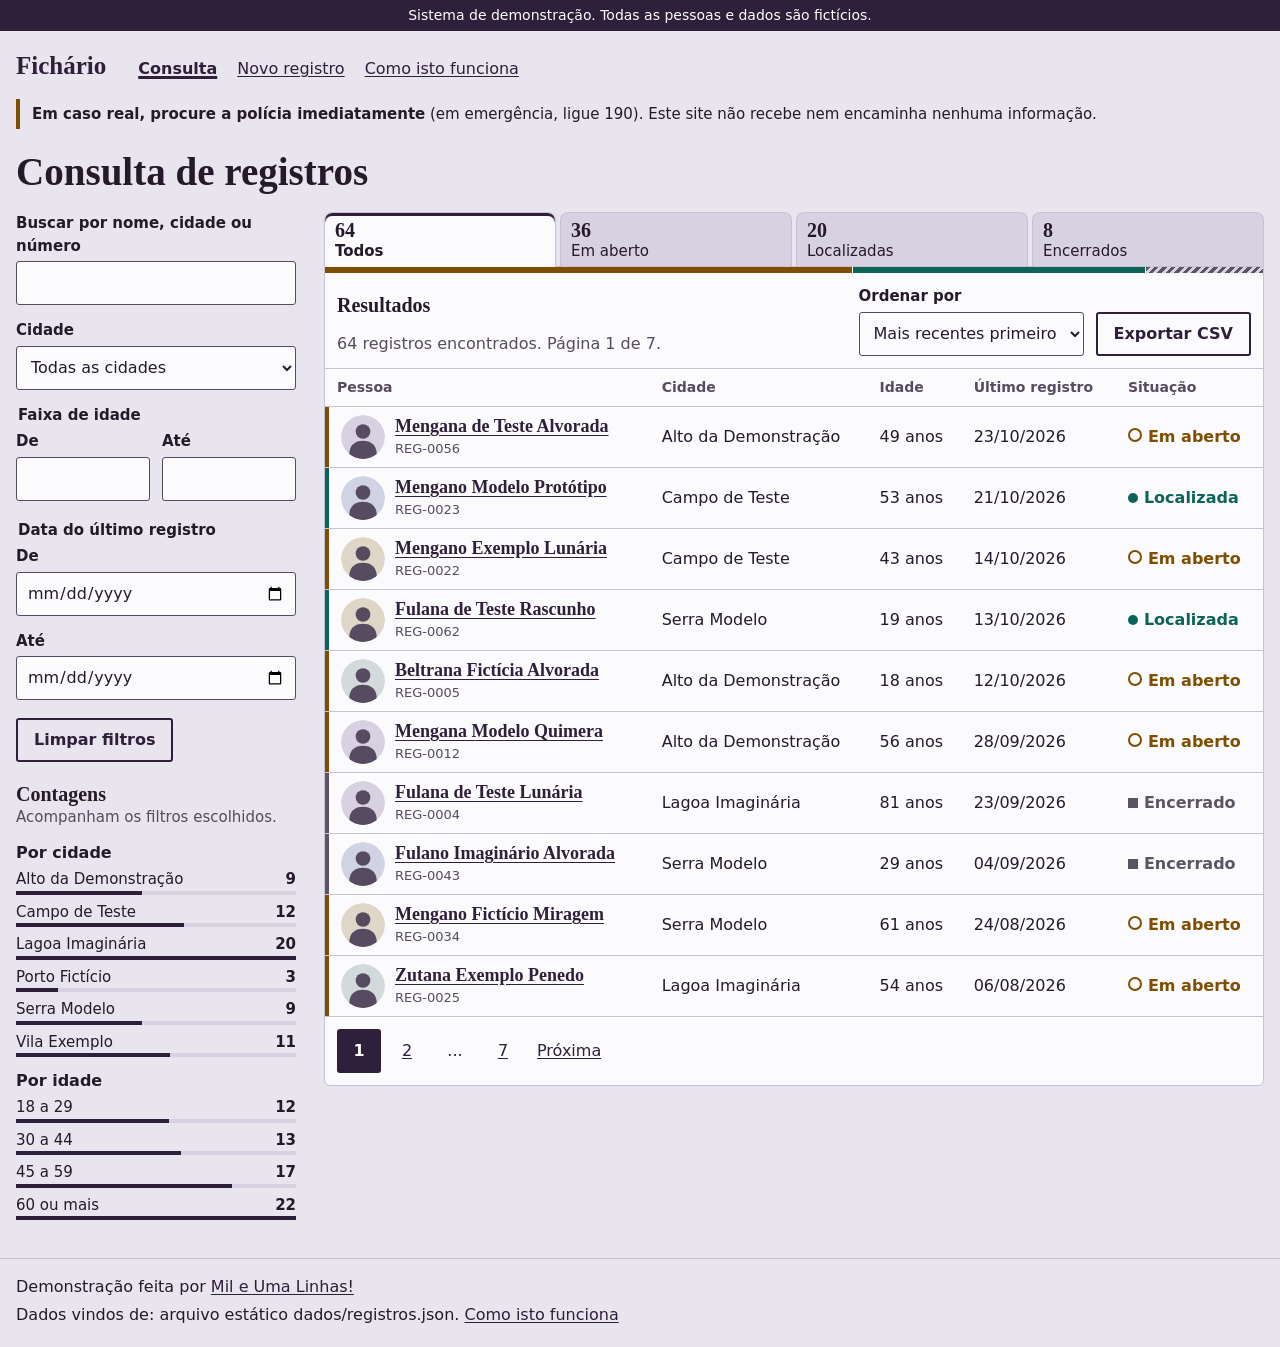
==== index.html @ 59015a8c "Transforma o teste em sistema de cadastro demo Substitui as páginas do teste técnico por um sistema " ====
<!doctype html>
<html lang="pt-BR">
<head>
<meta charset="utf-8">
<meta name="viewport" content="width=device-width, initial-scale=1">
<meta http-equiv="Content-Security-Policy" content="default-src 'none'; script-src 'self'; style-src 'self'; img-src 'self'; connect-src 'self' http://localhost:* http://127.0.0.1:*; base-uri 'none'; form-action 'none'">
<meta name="referrer" content="no-referrer">
<meta name="robots" content="noindex">
<meta name="description" content="Sistema de demonstração de consulta e cadastro de registros. Todas as pessoas e dados são fictícios.">
<title>Fichário, sistema de demonstração</title>
<link rel="icon" href="assets/icone.svg" type="image/svg+xml">
<link rel="stylesheet" href="assets/estilo.css">
<script src="assets/config.js" defer></script>
<script src="assets/app.js" defer></script>
</head>
<body>
<a class="pular" href="#conteudo" id="pular">Pular para o conteúdo</a>
<p class="faixa">Sistema de demonstração. Todas as pessoas e dados são fictícios.</p>

<header class="topo">
  <a class="marca" href="#/">Fichário</a>
  <nav aria-label="Principal">
    <ul>
      <li><a href="#/" data-rota="lista">Consulta</a></li>
      <li><a href="#/novo" data-rota="novo">Novo registro</a></li>
      <li><a href="#/como-funciona" data-rota="como">Como isto funciona</a></li>
    </ul>
  </nav>
</header>

<p class="aviso-real"><strong>Em caso real, procure a polícia imediatamente</strong> (em emergência, ligue 190). Este site não recebe nem encaminha nenhuma informação.</p>

<main id="conteudo" tabindex="-1">
  <noscript><p class="alerta">Este sistema precisa de JavaScript ligado para funcionar.</p></noscript>
  <p class="alerta" id="erro-geral" role="alert" hidden></p>

  <section id="v-lista" hidden>
    <h1 tabindex="-1">Consulta de registros</h1>
    <div class="consulta">
      <div class="col-filtros">
        <form id="f-filtros" novalidate>
          <div class="campo">
            <label for="busca">Buscar por nome, cidade ou número</label>
            <input id="busca" name="busca" type="search" maxlength="80" autocomplete="off">
          </div>
          <details id="mais-filtros">
            <summary>Mais filtros <span id="qtd-filtros"></span></summary>
            <div class="campo">
              <label for="cidade">Cidade</label>
              <select id="cidade" name="cidade"><option value="">Todas as cidades</option></select>
            </div>
            <fieldset>
              <legend>Faixa de idade</legend>
              <div class="par">
                <div class="campo"><label for="idadeMin">De</label><input id="idadeMin" name="idadeMin" type="number" inputmode="numeric" min="0" max="150" aria-describedby="erro-filtros"></div>
                <div class="campo"><label for="idadeMax">Até</label><input id="idadeMax" name="idadeMax" type="number" inputmode="numeric" min="0" max="150" aria-describedby="erro-filtros"></div>
              </div>
            </fieldset>
            <fieldset>
              <legend>Data do último registro</legend>
              <div class="par datas">
                <div class="campo"><label for="dataDe">De</label><input id="dataDe" name="dataDe" type="date" aria-describedby="erro-filtros"></div>
                <div class="campo"><label for="dataAte">Até</label><input id="dataAte" name="dataAte" type="date" aria-describedby="erro-filtros"></div>
              </div>
            </fieldset>
            <p class="erro" id="erro-filtros" role="alert" hidden></p>
            <button type="button" class="botao secundario" id="limpar">Limpar filtros</button>
          </details>
        </form>
      </div>

      <div class="col-resultados">
        <div class="abas" role="group" aria-label="Filtrar por situação" id="abas"></div>
        <div class="pasta">
          <div class="proporcao" id="proporcao" aria-hidden="true"></div>
          <div class="barra">
            <h2 id="titulo-resultados" tabindex="-1">Resultados</h2>
            <p id="contagem" role="status"></p>
            <div class="campo ordem">
              <label for="ordenar">Ordenar por</label>
              <select id="ordenar">
                <option value="-data">Mais recentes primeiro</option>
                <option value="data">Mais antigos primeiro</option>
                <option value="nome">Nome, de A a Z</option>
                <option value="-nome">Nome, de Z a A</option>
                <option value="idade">Idade, menor primeiro</option>
                <option value="-idade">Idade, maior primeiro</option>
                <option value="cidade">Cidade, de A a Z</option>
                <option value="-cidade">Cidade, de Z a A</option>
              </select>
            </div>
            <button type="button" class="botao secundario" id="exportar">Exportar CSV</button>
          </div>
          <table class="tabela" id="tabela" role="table">
            <caption class="invisivel">Registros fictícios encontrados</caption>
            <thead role="rowgroup"><tr role="row">
              <th role="columnheader" scope="col">Pessoa</th>
              <th role="columnheader" scope="col">Cidade</th>
              <th role="columnheader" scope="col">Idade</th>
              <th role="columnheader" scope="col">Último registro</th>
              <th role="columnheader" scope="col">Situação</th>
            </tr></thead>
            <tbody role="rowgroup" id="linhas"></tbody>
          </table>
          <div class="vazio" id="vazio" hidden>
            <p>Nenhum registro com estes filtros. Limpe os filtros ou amplie a faixa de idade e de data.</p>
            <button type="button" class="botao" id="limpar-vazio">Limpar filtros</button>
          </div>
          <nav class="paginas" aria-label="Páginas de resultados" id="paginas"></nav>
        </div>
      </div>

      <section class="col-contagens" aria-labelledby="titulo-contagens">
        <h2 id="titulo-contagens">Contagens</h2>
        <p class="nota">Acompanham os filtros escolhidos.</p>
        <h3>Por cidade</h3>
        <ul class="medidas" id="por-cidade"></ul>
        <h3>Por idade</h3>
        <ul class="medidas" id="por-idade"></ul>
      </section>
    </div>
  </section>

  <section id="v-detalhe" hidden>
    <p><a id="voltar" href="#/">Voltar à consulta</a></p>
    <div class="detalhe">
      <article class="ficha" id="ficha">
        <div class="ficha-topo">
          <span id="ficha-avatar"></span>
          <div>
            <h1 id="ficha-nome" tabindex="-1"></h1>
            <p class="situacao" id="ficha-situacao"></p>
          </div>
        </div>
        <dl id="ficha-dados"></dl>
        <h2>Descrição</h2>
        <p id="ficha-descricao"></p>
      </article>

      <div class="painel-form">
        <h2>Tenho uma informação</h2>
        <p class="nota-forte" id="nota-informacao"></p>
        <form id="f-info" novalidate>
          <p class="nota">Preencha com dados inventados. Só o contato é opcional.</p>
          <div class="resumo-erros" id="f-info-erros" tabindex="-1" role="alert" hidden></div>
          <div class="campo"><label for="i-local">Onde foi</label><input id="i-local" name="local" maxlength="80" autocomplete="off" aria-required="true" aria-describedby="i-local-erro"><p class="erro" id="i-local-erro" hidden></p></div>
          <div class="campo"><label for="i-data">Quando foi</label><input id="i-data" name="data" type="date" aria-required="true" aria-describedby="i-data-erro"><p class="erro" id="i-data-erro" hidden></p></div>
          <div class="campo"><label for="i-relato">O que foi visto</label><textarea id="i-relato" name="relato" rows="4" maxlength="600" aria-required="true" aria-describedby="i-relato-erro"></textarea><p class="erro" id="i-relato-erro" hidden></p></div>
          <div class="campo"><label for="i-contato">E-mail para retorno (opcional)</label><input id="i-contato" name="contato" type="email" maxlength="120" autocomplete="off" aria-describedby="i-contato-erro"><p class="erro" id="i-contato-erro" hidden></p></div>
          <div class="campo marcar"><input id="i-ciente" name="ciente" type="checkbox" aria-required="true" aria-describedby="i-ciente-erro"><label for="i-ciente">Entendi que esta é uma demonstração e que ninguém vai receber esta informação.</label><p class="erro" id="i-ciente-erro" hidden></p></div>
          <button class="botao" type="submit">Testar o envio</button>
        </form>
        <div class="confirmacao" id="f-info-ok" tabindex="-1" hidden>
          <p id="f-info-ok-texto"></p>
          <p>Em caso real, procure a polícia.</p>
          <button type="button" class="botao secundario" id="f-info-nova">Preencher de novo</button>
        </div>
      </div>
    </div>
  </section>

  <section id="v-novo" hidden>
    <h1 tabindex="-1">Novo registro</h1>
    <div class="painel-form estreito">
      <p class="nota-forte" id="nota-novo"></p>
      <form id="f-novo" novalidate>
        <p class="nota">Use só dados inventados. Todos os campos são obrigatórios.</p>
        <div class="resumo-erros" id="f-novo-erros" tabindex="-1" role="alert" hidden></div>
        <div class="campo"><label for="n-nome">Nome fictício</label><input id="n-nome" name="nome" maxlength="80" autocomplete="off" aria-required="true" aria-describedby="n-nome-erro"><p class="erro" id="n-nome-erro" hidden></p></div>
        <div class="par">
          <div class="campo"><label for="n-idade">Idade</label><input id="n-idade" name="idade" type="number" inputmode="numeric" min="18" max="110" aria-required="true" aria-describedby="n-idade-erro"><p class="erro" id="n-idade-erro" hidden></p></div>
          <div class="campo"><label for="n-situacao">Situação</label><select id="n-situacao" name="situacao" aria-required="true" aria-describedby="n-situacao-erro"><option value="">Escolha</option><option value="em_aberto">Em aberto</option><option value="localizada">Localizada</option><option value="encerrado">Encerrado</option></select><p class="erro" id="n-situacao-erro" hidden></p></div>
        </div>
        <div class="campo"><label for="n-cidade">Cidade fictícia</label><input id="n-cidade" name="cidade" maxlength="60" autocomplete="off" aria-required="true" aria-describedby="n-cidade-erro"><p class="erro" id="n-cidade-erro" hidden></p></div>
        <div class="campo"><label for="n-data">Data do último registro</label><input id="n-data" name="data" type="date" aria-required="true" aria-describedby="n-data-erro"><p class="erro" id="n-data-erro" hidden></p></div>
        <div class="campo"><label for="n-descricao">Descrição</label><textarea id="n-descricao" name="descricao" rows="4" maxlength="600" aria-required="true" aria-describedby="n-descricao-erro"></textarea><p class="erro" id="n-descricao-erro" hidden></p></div>
        <button class="botao" type="submit">Cadastrar registro</button>
      </form>
      <div class="confirmacao" id="f-novo-ok" tabindex="-1" hidden>
        <p id="f-novo-ok-texto"></p>
        <p><a id="f-novo-link" href="#/">Abrir a ficha</a></p>
        <button type="button" class="botao secundario" id="f-novo-nova">Cadastrar outro</button>
      </div>
    </div>
  </section>

  <section id="v-como" class="texto" hidden>
    <h1 tabindex="-1">Como isto funciona</h1>
    <p>Este sistema é um cadastro que dá para consultar. Ele tem duas partes que conversam: a tela que você está vendo e um servidor, que guarda e confere os dados.</p>
    <h2>A tela</h2>
    <p>Roda no navegador, sem instalar nada. Busca, filtros, ordenação, páginas, contagens e exportação para planilha ficam aqui. Cada ficha e cada busca tem endereço próprio: copie o link e a mesma tela abre em outro aparelho. Foi feita para funcionar pelo teclado e com leitor de tela.</p>
    <h2>Os dados</h2>
    <p>Na versão publicada, as fichas vêm de um arquivo fixo e o que você cadastra fica só nesta aba. Na versão com servidor, um programa em Java recebe os pedidos, confere cada campo, recusa o que estiver errado e explica o motivo. O projeto traz ainda o esquema SQL, o desenho das tabelas para guardar tudo em um banco de dados.</p>
    <p>Agora os dados desta tela vêm de: <strong id="modo-como"></strong>.</p>
    <h2>O que dá para adaptar</h2>
    <p>A estrutura é a mesma para qualquer cadastro. Mudam os campos, os filtros e as regras:</p>
    <ul>
      <li><strong>Estoque:</strong> produto, quantidade, depósito, validade e alerta de falta.</li>
      <li><strong>Clientes:</strong> contato, cidade, situação do atendimento e última conversa.</li>
      <li><strong>Processos:</strong> número, responsável, prazo e andamento.</li>
      <li><strong>Qualquer outro cadastro:</strong> associados, matrículas, equipamentos, chamados.</li>
    </ul>
    <h2>O que esta demonstração não faz</h2>
    <p>Não é um serviço oficial, não tem ligação com nenhum órgão público e não recebe nem encaminha informações. As pessoas, as cidades e os casos foram inventados. Em caso real, procure a polícia.</p>
  </section>

  <section id="v-nao" hidden>
    <h1 tabindex="-1">Página não encontrada</h1>
    <p id="nao-texto">Este endereço não leva a nenhuma tela do sistema.</p>
    <p><a href="#/">Ir para a consulta</a></p>
  </section>
</main>

<footer class="rodape">
  <p>Demonstração feita por <a href="https://mileumalinhas.com.br" rel="noopener">Mil e Uma Linhas!</a></p>
  <p>Dados vindos de: <span id="modo-rodape"></span>. <a href="#/como-funciona">Como isto funciona</a></p>
</footer>
<div class="invisivel" id="anuncio" role="status"></div>
</body>
</html>
---- assets/estilo.css ----
:root {
  color-scheme: light;
  --berinjela: #2e1f3a;
  --tinta: #241a2c;
  --lousa: #564b60;
  --nevoa: #e9e5ee;
  --aba: #d8d1e1;
  --papel: #fbfafc;
  --filete: #c9c1d3;
  --ambar: #7f4e00;
  --verde: #0b6457;
  --cinza: #5b5563;
  --erro: #9b1c31;
  --serifa: "Iowan Old Style", "Palatino Linotype", Palatino, "Book Antiqua", Georgia, serif;
  --sem-serifa: "Avenir Next", "Segoe UI", "Noto Sans", system-ui, sans-serif;
}

* { box-sizing: border-box; }
html { scroll-padding-top: 4.5rem; -webkit-text-size-adjust: 100%; }
body {
  margin: 0;
  background: var(--nevoa);
  color: var(--tinta);
  font: 1rem/1.5 var(--sem-serifa);
  overflow-wrap: anywhere;
}
h1, h2, h3 { font-family: var(--serifa); font-weight: 600; line-height: 1.2; margin: 0; }
h1 { font-size: 1.953rem; }
h2 { font-size: 1.25rem; }
h3 { font-size: 1rem; font-family: var(--sem-serifa); }
p { margin: 0 0 .75rem; }
a { color: var(--berinjela); text-underline-offset: .15em; }
a:hover { text-decoration-thickness: 2px; }
:focus { outline: none; }
:focus-visible, a:focus-visible, summary:focus-visible { outline: 3px solid var(--ambar); outline-offset: 2px; border-radius: 2px; }
[hidden] { display: none !important; }

.invisivel { position: absolute; width: 1px; height: 1px; margin: -1px; overflow: hidden; clip-path: inset(50%); white-space: nowrap; }
.pular { position: absolute; left: 1rem; top: -4rem; z-index: 30; background: var(--papel); padding: .5rem .75rem; }
.pular:focus { top: .5rem; }

.faixa {
  position: sticky;
  top: 0;
  z-index: 20;
  margin: 0;
  padding: .4rem 1rem;
  background: var(--berinjela);
  color: #fff;
  font-size: .875rem;
  line-height: 1.3;
  text-align: center;
}

.topo {
  display: flex;
  flex-wrap: wrap;
  align-items: baseline;
  gap: .25rem 2rem;
  max-width: 80rem;
  margin: 0 auto;
  padding: 1rem 1rem .5rem;
}
.marca { font: 600 1.563rem/1.2 var(--serifa); text-decoration: none; color: var(--berinjela); }
.topo ul { display: flex; flex-wrap: wrap; gap: 0 1.25rem; margin: 0; padding: 0; list-style: none; }
.topo li a { display: inline-block; padding: .625rem 0; }
.topo a[aria-current] { font-weight: 700; text-decoration-thickness: 3px; }

.aviso-real {
  max-width: 78rem;
  margin: 0 auto .75rem;
  margin-inline: max(1rem, calc((100% - 78rem) / 2));
  padding: .25rem 0 .25rem .75rem;
  border-left: 4px solid var(--ambar);
  font-size: .9375rem;
}

main { display: block; max-width: 80rem; margin: 0 auto; padding: .5rem 1rem 2rem; }
main > section > h1 { margin-bottom: 1rem; }

.alerta { padding: .75rem 1rem; background: var(--papel); border: 2px solid var(--erro); color: var(--erro); }

/* Consulta: a pasta com abas é o centro da tela. */
.consulta {
  display: grid;
  grid-template-columns: minmax(0, 1fr);
  gap: 1.25rem;
}

.campo { margin-bottom: .875rem; min-width: 0; }
label, legend { display: block; font-weight: 600; font-size: .9375rem; margin-bottom: .25rem; }
fieldset { border: 0; padding: 0; margin: 0 0 .25rem; min-width: 0; }
input, select, textarea, .botao { font: inherit; color: inherit; }
input:not([type=checkbox]), select, textarea {
  display: block;
  width: 100%;
  min-width: 0;
  min-height: 2.75rem;
  padding: .5rem .625rem;
  background: var(--papel);
  border: 1px solid var(--lousa);
  border-radius: 3px;
}
input[aria-invalid=true], select[aria-invalid=true], textarea[aria-invalid=true] { border: 2px solid var(--erro); }
input[type=date] { -webkit-appearance: none; appearance: none; }
textarea { resize: vertical; }
.par { display: grid; grid-template-columns: repeat(2, minmax(0, 1fr)); gap: .75rem; }
.par.datas { grid-template-columns: minmax(0, 1fr); gap: 0; }
.erro { margin: .25rem 0 0; color: var(--erro); font-size: .9375rem; font-weight: 600; }
.marcar { display: grid; grid-template-columns: auto 1fr; gap: .25rem .5rem; align-items: start; }
.marcar input { width: 1.375rem; height: 1.375rem; margin: .1rem 0 0; }
.marcar label { font-weight: 400; margin: 0; }
.marcar .erro { grid-column: 1 / -1; }

.botao {
  display: inline-block;
  min-height: 2.75rem;
  padding: .5rem 1rem;
  background: var(--berinjela);
  color: #fff;
  border: 2px solid var(--berinjela);
  border-radius: 3px;
  font-weight: 600;
  cursor: pointer;
}
.botao.secundario { background: transparent; color: var(--berinjela); }
.botao:hover { background: var(--lousa); border-color: var(--lousa); color: #fff; }
.botao[disabled] { opacity: .6; cursor: progress; }

summary { min-height: 2.75rem; padding: .625rem 0; font-weight: 600; cursor: pointer; }
#qtd-filtros { font-weight: 400; }

.abas { display: grid; grid-template-columns: repeat(4, minmax(0, 1fr)); gap: .125rem; align-items: stretch; }
.aba {
  position: relative;
  display: block;
  width: 100%;
  min-height: 3.25rem;
  padding: .375rem .1875rem;
  background: var(--aba);
  color: var(--tinta);
  border: 1px solid var(--filete);
  border-bottom: 0;
  border-radius: 8px 8px 0 0;
  font: inherit;
  font-size: .75rem;
  line-height: 1.2;
  text-align: left;
  overflow-wrap: normal;
  cursor: pointer;
}
.aba b { display: block; font: 600 1.25rem/1.15 var(--serifa); }
.aba:hover { background: #cec6d9; }
.aba[aria-pressed=true] {
  z-index: 1;
  margin-bottom: -1px;
  padding-bottom: calc(.375rem + 1px);
  background: var(--papel);
  font-weight: 700;
  box-shadow: inset 0 3px 0 var(--marca-aba, var(--berinjela));
}
.aba.s-em_aberto { --marca-aba: var(--ambar); }
.aba.s-localizada { --marca-aba: var(--verde); }
.aba.s-encerrado { --marca-aba: var(--cinza); }

.pasta { background: var(--papel); border: 1px solid var(--filete); border-radius: 0 0 6px 6px; }
.proporcao { display: flex; height: 6px; gap: 1px; background: var(--papel); }
.proporcao span { min-width: 0; }
.proporcao .s-em_aberto { background: var(--ambar); }
.proporcao .s-localizada { background: var(--verde); }
.proporcao .s-encerrado { background: repeating-linear-gradient(135deg, var(--cinza) 0 3px, var(--aba) 3px 6px); }

.barra { display: grid; gap: .5rem .75rem; padding: .75rem; border-bottom: 1px solid var(--filete); }
.barra p { margin: 0; color: var(--lousa); }
.barra .ordem { margin: 0; }
.barra .botao { width: 100%; }

.tabela { width: 100%; border-collapse: collapse; }
.tabela thead { position: absolute; width: 1px; height: 1px; overflow: hidden; clip-path: inset(50%); }
.tabela, .tabela tbody { display: block; }
.tabela tr {
  position: relative;
  display: grid;
  grid-template-columns: repeat(2, minmax(0, 1fr));
  gap: .375rem .75rem;
  padding: .75rem .75rem .75rem 1rem;
  border-bottom: 1px solid var(--filete);
  box-shadow: inset 4px 0 0 var(--marca-aba, var(--filete));
}
.tabela tr:hover { background: #f1eef4; }
.tabela tr.s-em_aberto { --marca-aba: var(--ambar); }
.tabela tr.s-localizada { --marca-aba: var(--verde); }
.tabela tr.s-encerrado { --marca-aba: var(--cinza); }
.tabela td { display: block; min-width: 0; }
.tabela td[data-rotulo]::before { content: attr(data-rotulo); display: block; font-size: .8125rem; color: var(--lousa); }
.tabela td.pessoa { grid-column: 1 / -1; }
.pessoa-dentro { display: flex; align-items: center; gap: .625rem; }
.pessoa a { font: 600 1.125rem/1.25 var(--serifa); }
.pessoa a::after { content: ""; position: absolute; inset: 0; }
.pessoa small { display: block; color: var(--lousa); font-size: .8125rem; font-variant-numeric: tabular-nums; }
td, .tabela td { font-variant-numeric: tabular-nums; }

.avatar { display: block; flex: none; width: 2.75rem; height: 2.75rem; border-radius: 50%; }
.avatar .fundo { fill: var(--aba); }
.avatar .figura { fill: var(--lousa); }
.avatar.t1 .fundo { fill: #d2dadb; }
.avatar.t2 .fundo { fill: #e0d6c8; }
.avatar.t3 .fundo { fill: #cfd3e3; }
.situacao { margin: 0; font-weight: 600; }
.situacao::before { content: ""; display: inline-block; width: .625rem; height: .625rem; margin-right: .375rem; }
.situacao.s-em_aberto { color: var(--ambar); }
.situacao.s-em_aberto::before { border: 2px solid currentColor; border-radius: 50%; }
.situacao.s-localizada { color: var(--verde); }
.situacao.s-localizada::before { background: currentColor; border-radius: 50%; }
.situacao.s-encerrado { color: var(--cinza); }
.situacao.s-encerrado::before { background: currentColor; }

.vazio { padding: 2rem 1rem; }
.paginas { padding: .75rem; }
.paginas ul { display: flex; flex-wrap: wrap; gap: .25rem; margin: 0; padding: 0; list-style: none; }
.paginas a, .paginas span {
  display: inline-flex;
  align-items: center;
  justify-content: center;
  min-width: 2.75rem;
  min-height: 2.75rem;
  padding: 0 .5rem;
  border-radius: 3px;
  font-variant-numeric: tabular-nums;
}
.paginas a[aria-current] { background: var(--berinjela); color: #fff; font-weight: 700; text-decoration: none; }

.col-contagens { padding-top: .25rem; }
.col-contagens h3 { margin: .875rem 0 .375rem; }
.nota { color: var(--lousa); font-size: .9375rem; }
.medidas { margin: 0; padding: 0; list-style: none; font-size: .9375rem; }
.medidas li { display: grid; grid-template-columns: 1fr auto; gap: 0 .5rem; margin-bottom: .375rem; font-variant-numeric: tabular-nums; }
.medidas i { grid-column: 1 / -1; display: block; height: 4px; background: var(--aba); }
.medidas i span { display: block; height: 100%; background: var(--berinjela); }

/* Ficha e formulários */
.detalhe { display: grid; grid-template-columns: minmax(0, 1fr); gap: 1.5rem; align-items: start; }
.ficha, .painel-form { padding: 1rem; background: var(--papel); border: 1px solid var(--filete); border-radius: 6px; }
.ficha { border-top: 6px solid var(--marca-aba, var(--filete)); }
.ficha.s-em_aberto { --marca-aba: var(--ambar); }
.ficha.s-localizada { --marca-aba: var(--verde); }
.ficha.s-encerrado { --marca-aba: var(--cinza); }
.ficha-topo { display: flex; align-items: center; gap: 1rem; margin-bottom: 1rem; }
.ficha-topo .avatar { width: 5rem; height: 5rem; }
.ficha-topo h1 { margin-bottom: .25rem; }
.ficha dl { display: grid; grid-template-columns: repeat(2, minmax(0, 1fr)); gap: .75rem 1rem; margin: 0 0 1.25rem; }
.ficha dt { font-size: .875rem; color: var(--lousa); }
.ficha dd { margin: 0; font-weight: 600; }
.ficha h2 { margin-bottom: .375rem; }
.ficha p:last-child { max-width: 62ch; margin: 0; }
.painel-form h2 { margin-bottom: .5rem; }
.estreito { max-width: 40rem; }
.nota-forte { padding: .625rem .75rem; background: #fff3dc; border-left: 4px solid var(--ambar); }
.resumo-erros { margin-bottom: 1rem; padding: .75rem; border: 2px solid var(--erro); color: var(--erro); }
.resumo-erros ul { margin: .25rem 0 0; padding-left: 1.25rem; }
.resumo-erros a { color: var(--erro); }
.confirmacao { padding: .75rem; border-left: 4px solid var(--verde); background: #e7f3f0; }

.texto { max-width: 42rem; }
.texto h2 { margin: 1.5rem 0 .5rem; }
.texto p, .texto li { font-size: 1.0625rem; line-height: 1.6; }
.texto ul { padding-left: 1.25rem; }

.rodape { border-top: 1px solid var(--filete); padding: 1rem; max-width: 80rem; margin: 0 auto; }
.rodape p { margin: 0 0 .25rem; }

@media (min-width: 24rem) {
  .abas { gap: .25rem; }
  .aba { padding-inline: .375rem; font-size: .8125rem; }
}

@media (min-width: 40rem) {
  .barra { grid-template-columns: 1fr auto auto; align-items: end; }
  .barra h2, .barra p { grid-column: 1; }
  .barra h2 { grid-row: 1; }
  .barra p { grid-row: 2; }
  .barra .ordem { grid-column: 2; grid-row: 1 / 3; }
  .barra .botao { grid-column: 3; grid-row: 1 / 3; width: auto; }
  .aba { padding-inline: .625rem; font-size: .9375rem; }
}

@media (min-width: 60rem) {
  .consulta {
    grid-template-columns: 17.5rem minmax(0, 1fr);
    grid-template-rows: auto 1fr;
    grid-template-areas: "filtros resultados" "contagens resultados";
    gap: 1rem 1.75rem;
  }
  .col-filtros { grid-area: filtros; }
  .col-resultados { grid-area: resultados; }
  .col-contagens { grid-area: contagens; }
  #mais-filtros > summary { display: none; }

  .tabela { display: table; }
  .tabela thead { position: static; display: table-header-group; width: auto; height: auto; overflow: visible; clip-path: none; }
  .tabela tbody { display: table-row-group; }
  .tabela tr { display: table-row; padding: 0; box-shadow: none; }
  .tabela th { padding: .5rem .75rem; text-align: left; font-size: .875rem; font-weight: 600; color: var(--lousa); border-bottom: 1px solid var(--filete); }
  .tabela td { display: table-cell; padding: .5rem .75rem; vertical-align: middle; border-bottom: 1px solid var(--filete); }
  .tabela td.pessoa { box-shadow: inset 4px 0 0 var(--marca-aba, var(--filete)); padding-left: 1rem; }
  .tabela td[data-rotulo]::before { content: none; }

  .detalhe { grid-template-columns: minmax(0, 1fr) 26rem; }
  .ficha, .painel-form { padding: 1.5rem; }
  .ficha-topo .avatar { width: 7rem; height: 7rem; }
  h1 { font-size: 2.441rem; }
  .ficha dl { grid-template-columns: repeat(4, minmax(0, 1fr)); }
}
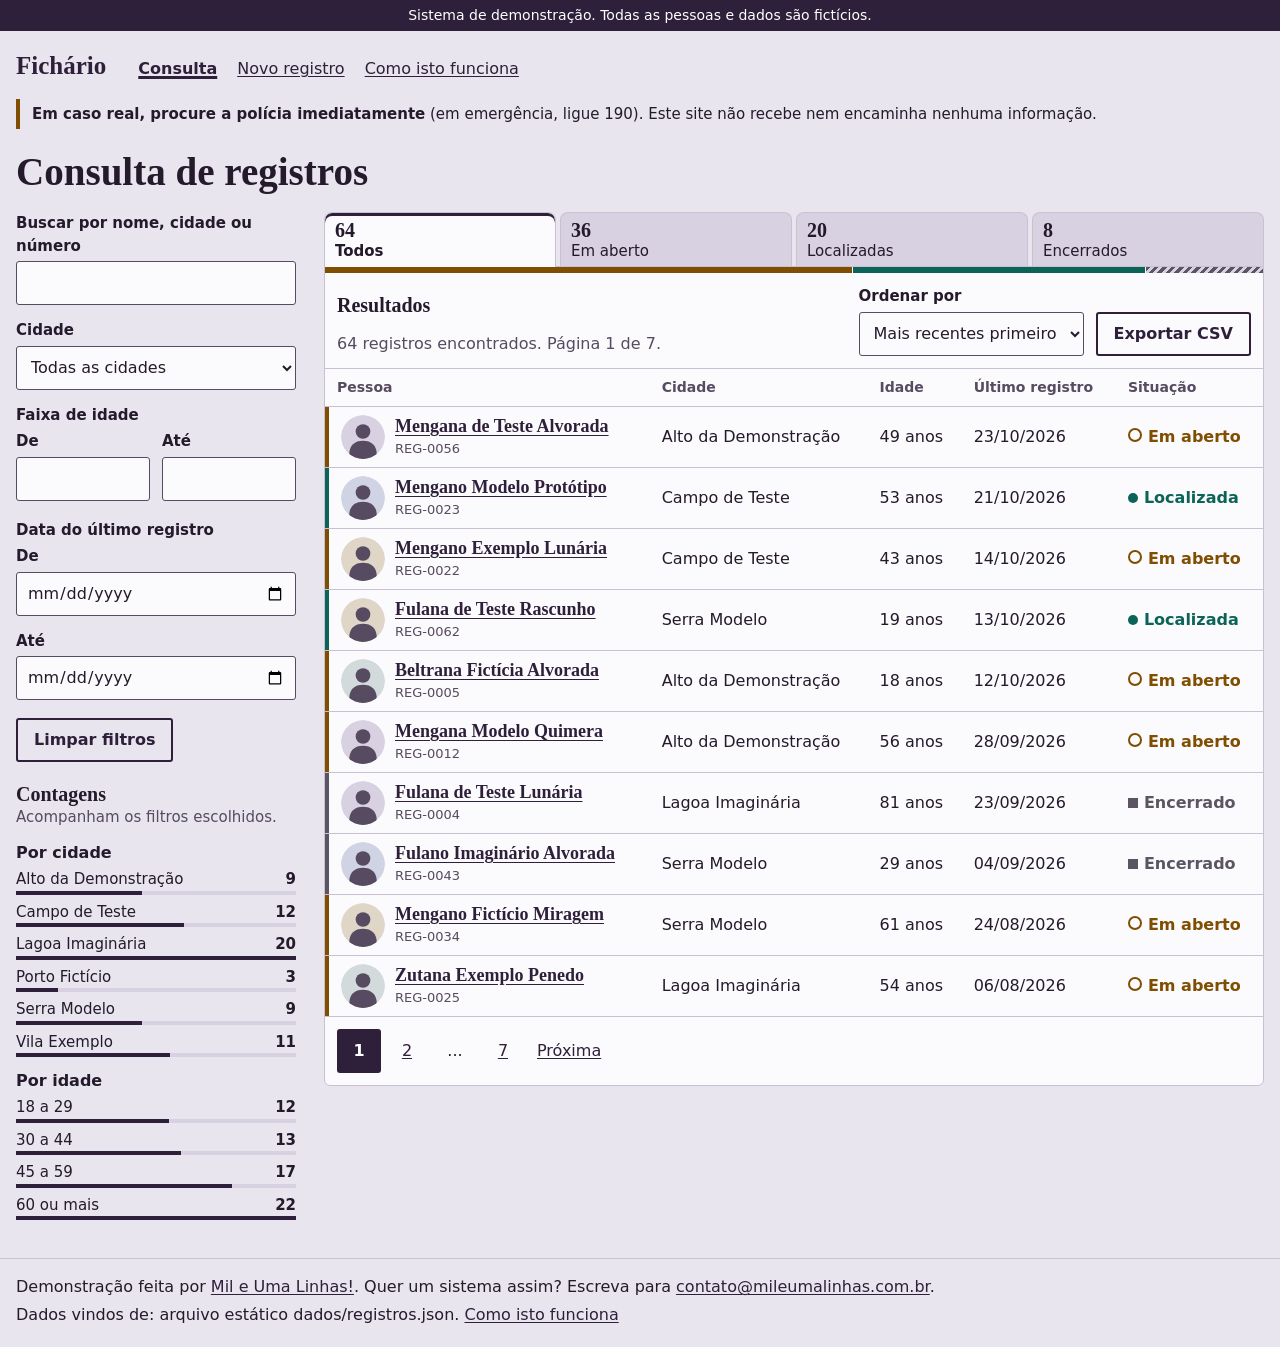
==== commit 0b76fee4: "Ajusta acessibilidade e contato do Fichário Coloco as duas faixas de aviso em regiões nomeadas, alin" ====
--- a/index.html
+++ b/index.html
@@ -8,6 +8,12 @@
 <meta name="robots" content="noindex">
 <meta name="description" content="Sistema de demonstração de consulta e cadastro de registros. Todas as pessoas e dados são fictícios.">
 <title>Fichário, sistema de demonstração</title>
+<meta name="theme-color" content="#2b2039">
+<meta property="og:type" content="website">
+<meta property="og:locale" content="pt_BR">
+<meta property="og:title" content="Fichário: sistema de consulta de demonstração">
+<meta property="og:description" content="Consulta com filtros, cadastro, CSV e API em Java. Todas as pessoas e dados são fictícios.">
+<meta property="og:image" content="https://toshiro01001.github.io/teste-teste/docs/tela.webp">
 <link rel="icon" href="assets/icone.svg" type="image/svg+xml">
 <link rel="stylesheet" href="assets/estilo.css">
 <script src="assets/config.js" defer></script>
@@ -15,7 +21,7 @@
 </head>
 <body>
 <a class="pular" href="#conteudo" id="pular">Pular para o conteúdo</a>
-<p class="faixa">Sistema de demonstração. Todas as pessoas e dados são fictícios.</p>
+<p class="faixa" role="region" aria-label="Aviso de demonstração">Sistema de demonstração. Todas as pessoas e dados são fictícios.</p>
 
 <header class="topo">
   <a class="marca" href="#/">Fichário</a>
@@ -28,7 +34,7 @@
   </nav>
 </header>
 
-<p class="aviso-real"><strong>Em caso real, procure a polícia imediatamente</strong> (em emergência, ligue 190). Este site não recebe nem encaminha nenhuma informação.</p>
+<p class="aviso-real" role="region" aria-label="Aviso sobre casos reais"><strong>Em caso real, procure a polícia imediatamente</strong> (em emergência, ligue 190). Este site não recebe nem encaminha nenhuma informação.</p>
 
 <main id="conteudo" tabindex="-1">
   <noscript><p class="alerta">Este sistema precisa de JavaScript ligado para funcionar.</p></noscript>
@@ -212,7 +218,7 @@
 </main>
 
 <footer class="rodape">
-  <p>Demonstração feita por <a href="https://mileumalinhas.com.br" rel="noopener">Mil e Uma Linhas!</a></p>
+  <p>Demonstração feita por <a href="https://mileumalinhas.com.br" rel="noopener">Mil e Uma Linhas!</a>. Quer um sistema assim? Escreva para <a href="mailto:contato@mileumalinhas.com.br">contato@mileumalinhas.com.br</a>.</p>
   <p>Dados vindos de: <span id="modo-rodape"></span>. <a href="#/como-funciona">Como isto funciona</a></p>
 </footer>
 <div class="invisivel" id="anuncio" role="status"></div>
--- a/assets/estilo.css
+++ b/assets/estilo.css
@@ -89,6 +89,7 @@
 
 .campo { margin-bottom: .875rem; min-width: 0; }
 label, legend { display: block; font-weight: 600; font-size: .9375rem; margin-bottom: .25rem; }
+legend { padding: 0; }
 fieldset { border: 0; padding: 0; margin: 0 0 .25rem; min-width: 0; }
 input, select, textarea, .botao { font: inherit; color: inherit; }
 input:not([type=checkbox]), select, textarea {
@@ -311,3 +312,6 @@
   h1 { font-size: 2.441rem; }
   .ficha dl { grid-template-columns: repeat(4, minmax(0, 1fr)); }
 }
+
+.pagina-404 { max-width: 60ch; margin: auto; padding: 14vh 20px; }
+.pagina-404 p { margin: 1em 0; }
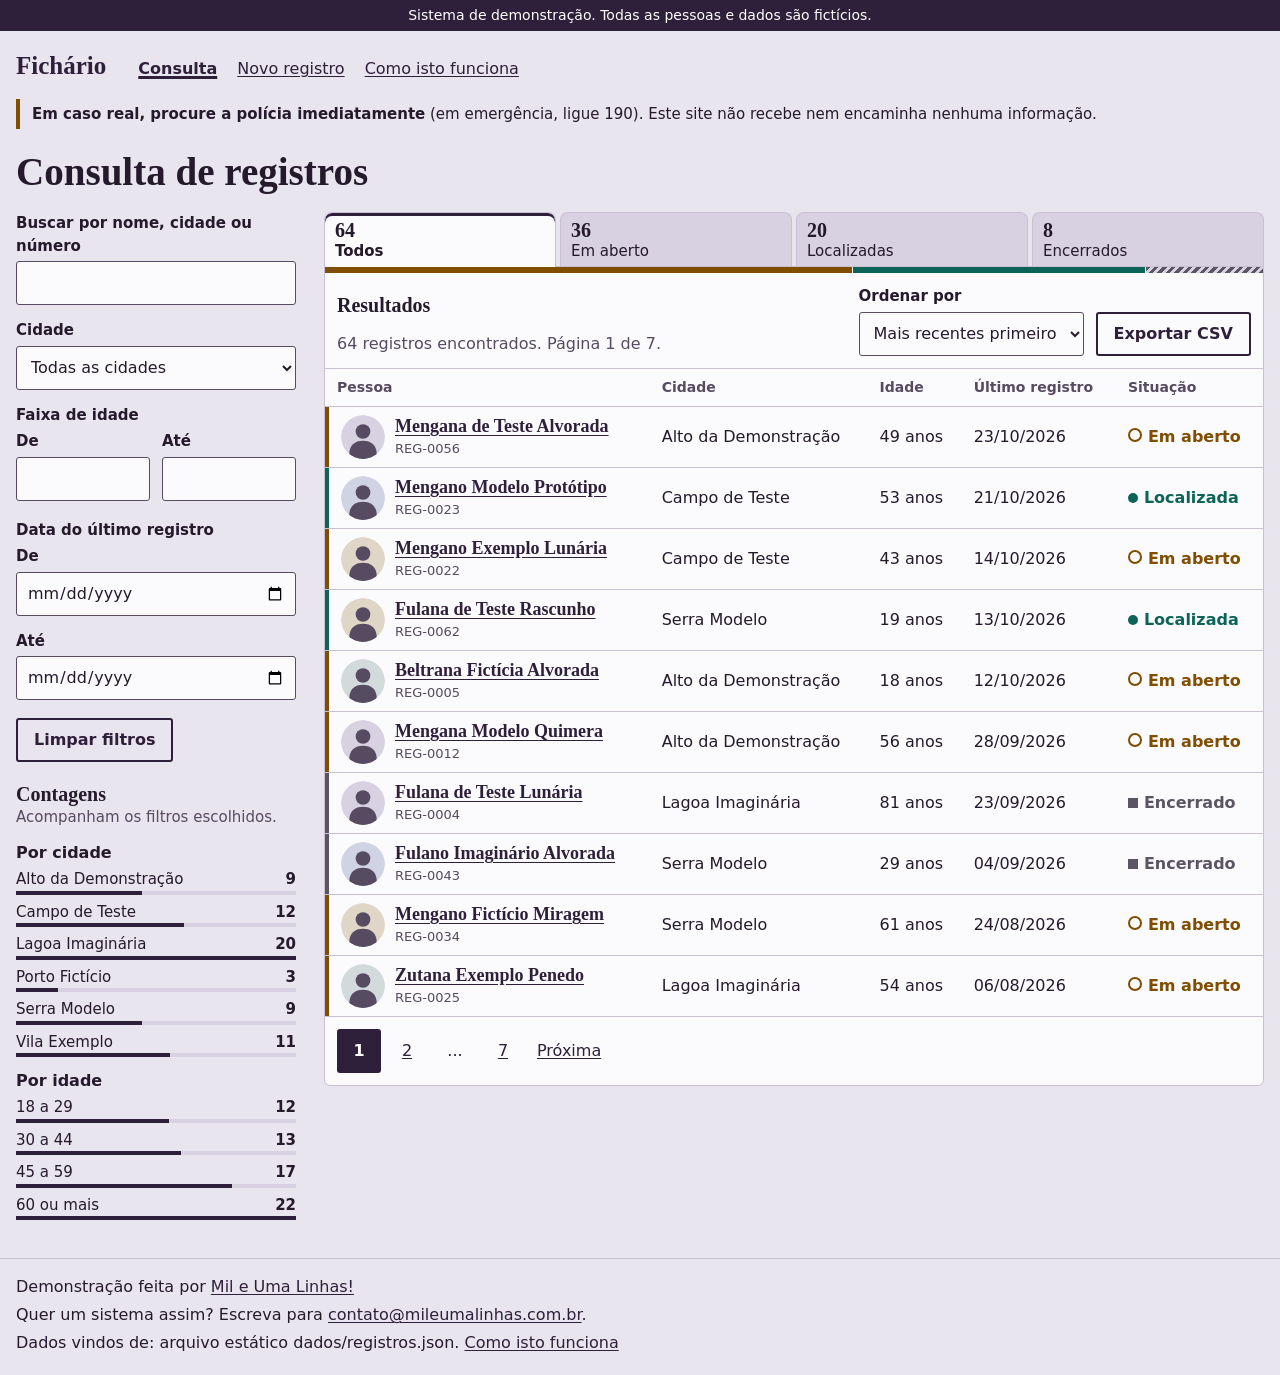
==== commit ddd335a1: "Separa o contato no rodapé e ajusta os testes O contato passa para um parágrafo próprio, e os testes" ====
--- a/index.html
+++ b/index.html
@@ -218,7 +218,8 @@
 </main>
 
 <footer class="rodape">
-  <p>Demonstração feita por <a href="https://mileumalinhas.com.br" rel="noopener">Mil e Uma Linhas!</a>. Quer um sistema assim? Escreva para <a href="mailto:contato@mileumalinhas.com.br">contato@mileumalinhas.com.br</a>.</p>
+  <p>Demonstração feita por <a href="https://mileumalinhas.com.br" rel="noopener">Mil e Uma Linhas!</a></p>
+  <p>Quer um sistema assim? Escreva para <a href="mailto:contato@mileumalinhas.com.br">contato@mileumalinhas.com.br</a>.</p>
   <p>Dados vindos de: <span id="modo-rodape"></span>. <a href="#/como-funciona">Como isto funciona</a></p>
 </footer>
 <div class="invisivel" id="anuncio" role="status"></div>
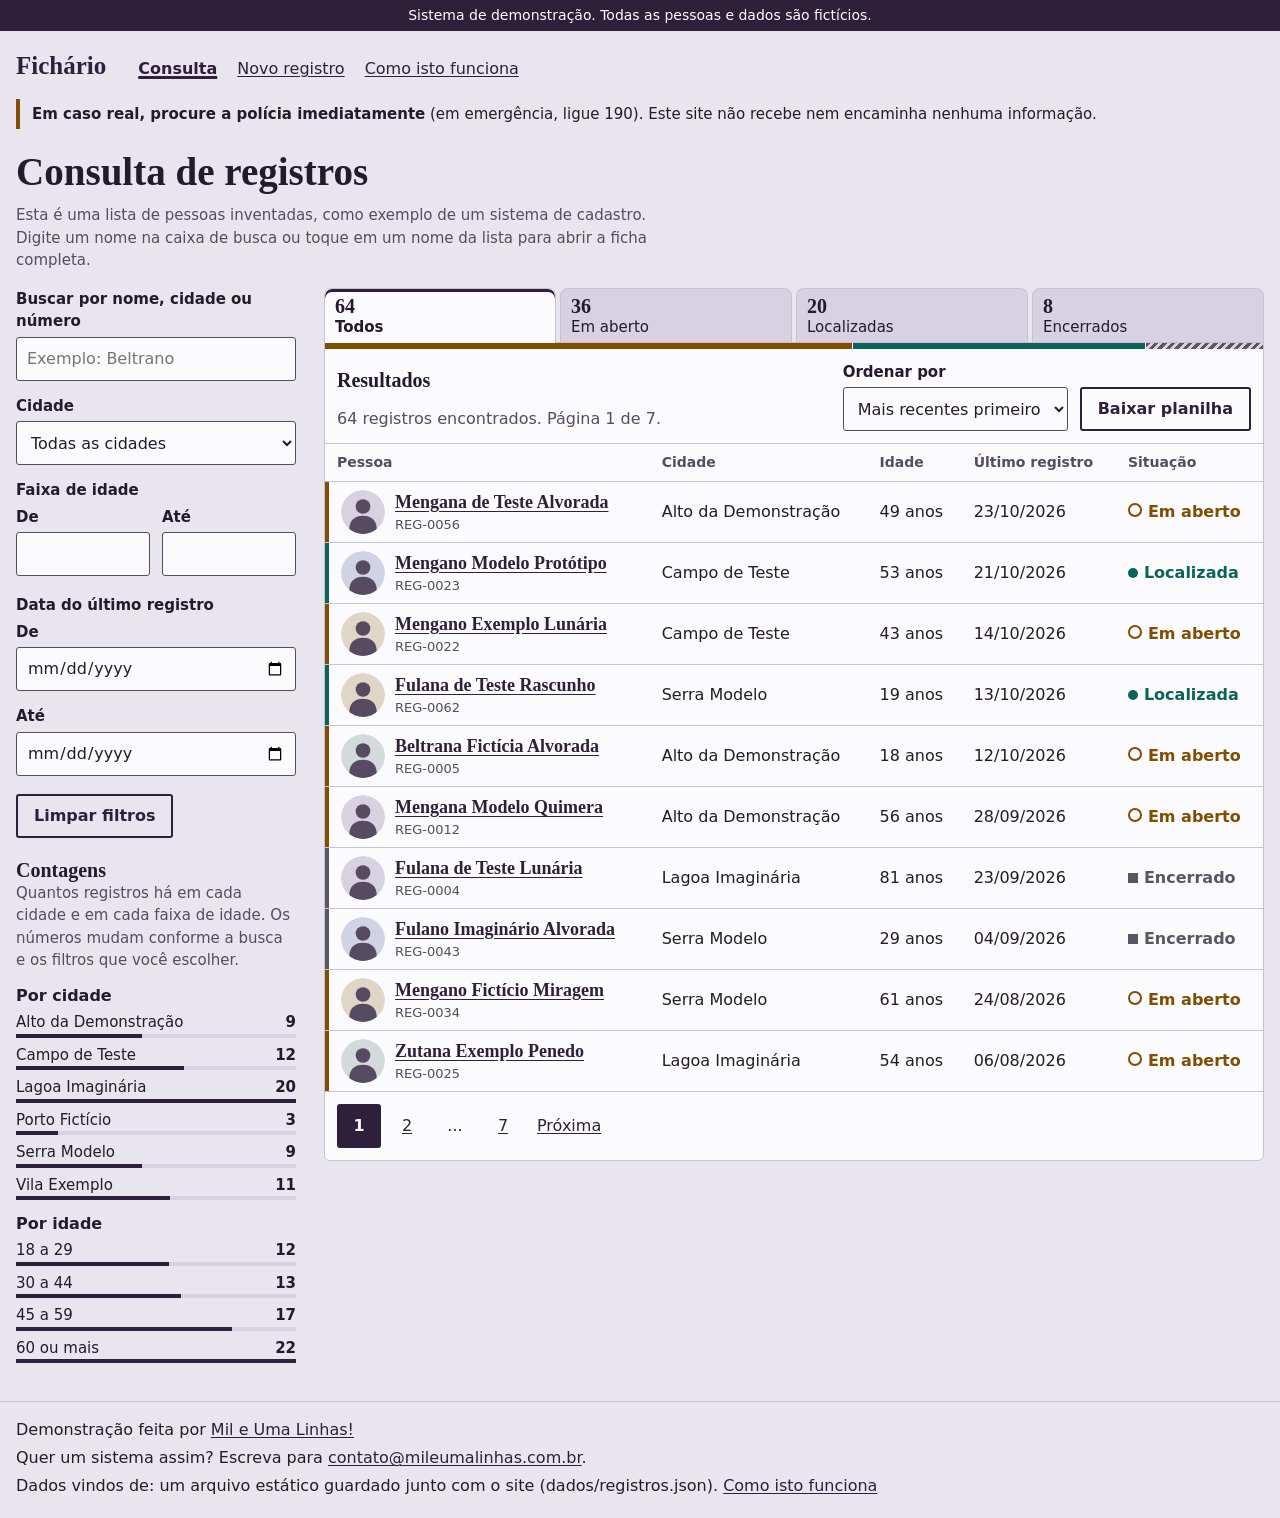
==== commit a77d0566: "Deixa os textos claros para todo nível de leitor Revisa o texto visível ao público para que quem não" ====
--- a/index.html
+++ b/index.html
@@ -42,12 +42,13 @@
 
   <section id="v-lista" hidden>
     <h1 tabindex="-1">Consulta de registros</h1>
+    <p class="nota intro">Esta é uma lista de pessoas inventadas, como exemplo de um sistema de cadastro. Digite um nome na caixa de busca ou toque em um nome da lista para abrir a ficha completa.</p>
     <div class="consulta">
       <div class="col-filtros">
         <form id="f-filtros" novalidate>
           <div class="campo">
             <label for="busca">Buscar por nome, cidade ou número</label>
-            <input id="busca" name="busca" type="search" maxlength="80" autocomplete="off">
+            <input id="busca" name="busca" type="search" maxlength="80" autocomplete="off" placeholder="Exemplo: Beltrano">
           </div>
           <details id="mais-filtros">
             <summary>Mais filtros <span id="qtd-filtros"></span></summary>
@@ -95,7 +96,7 @@
                 <option value="-cidade">Cidade, de Z a A</option>
               </select>
             </div>
-            <button type="button" class="botao secundario" id="exportar">Exportar CSV</button>
+            <button type="button" class="botao secundario" id="exportar" title="Baixa a lista filtrada em um arquivo CSV, que abre no Excel ou em outra planilha">Baixar planilha</button>
           </div>
           <table class="tabela" id="tabela" role="table">
             <caption class="invisivel">Registros fictícios encontrados</caption>
@@ -118,7 +119,7 @@
 
       <section class="col-contagens" aria-labelledby="titulo-contagens">
         <h2 id="titulo-contagens">Contagens</h2>
-        <p class="nota">Acompanham os filtros escolhidos.</p>
+        <p class="nota">Quantos registros há em cada cidade e em cada faixa de idade. Os números mudam conforme a busca e os filtros que você escolher.</p>
         <h3>Por cidade</h3>
         <ul class="medidas" id="por-cidade"></ul>
         <h3>Por idade</h3>
@@ -145,9 +146,10 @@
 
       <div class="painel-form">
         <h2>Tenho uma informação</h2>
+        <p class="nota">Este formulário mostra como alguém poderia mandar uma informação sobre a pessoa da ficha. Preencha os campos e toque em "Testar o envio" para ver a conferência funcionando.</p>
         <p class="nota-forte" id="nota-informacao"></p>
         <form id="f-info" novalidate>
-          <p class="nota">Preencha com dados inventados. Só o contato é opcional.</p>
+          <p class="nota">Preencha com dados inventados. Só o e-mail é opcional.</p>
           <div class="resumo-erros" id="f-info-erros" tabindex="-1" role="alert" hidden></div>
           <div class="campo"><label for="i-local">Onde foi</label><input id="i-local" name="local" maxlength="80" autocomplete="off" aria-required="true" aria-describedby="i-local-erro"><p class="erro" id="i-local-erro" hidden></p></div>
           <div class="campo"><label for="i-data">Quando foi</label><input id="i-data" name="data" type="date" aria-required="true" aria-describedby="i-data-erro"><p class="erro" id="i-data-erro" hidden></p></div>
@@ -168,6 +170,7 @@
   <section id="v-novo" hidden>
     <h1 tabindex="-1">Novo registro</h1>
     <div class="painel-form estreito">
+      <p class="nota">Aqui você cadastra uma pessoa inventada para ver como o sistema confere cada campo. Preencha tudo e toque em "Cadastrar registro". Se algo estiver errado, a tela aponta o campo e explica o motivo.</p>
       <p class="nota-forte" id="nota-novo"></p>
       <form id="f-novo" novalidate>
         <p class="nota">Use só dados inventados. Todos os campos são obrigatórios.</p>
@@ -192,12 +195,30 @@
 
   <section id="v-como" class="texto" hidden>
     <h1 tabindex="-1">Como isto funciona</h1>
-    <p>Este sistema é um cadastro que dá para consultar. Ele tem duas partes que conversam: a tela que você está vendo e um servidor, que guarda e confere os dados.</p>
-    <h2>A tela</h2>
-    <p>Roda no navegador, sem instalar nada. Busca, filtros, ordenação, páginas, contagens e exportação para planilha ficam aqui. Cada ficha e cada busca tem endereço próprio: copie o link e a mesma tela abre em outro aparelho. Foi feita para funcionar pelo teclado e com leitor de tela.</p>
-    <h2>Os dados</h2>
-    <p>Na versão publicada, as fichas vêm de um arquivo fixo e o que você cadastra fica só nesta aba. Na versão com servidor, um programa em Java recebe os pedidos, confere cada campo, recusa o que estiver errado e explica o motivo. O projeto traz ainda o esquema SQL, o desenho das tabelas para guardar tudo em um banco de dados.</p>
+    <p>O Fichário é um exemplo de sistema de cadastro: uma lista de pessoas inventadas que você pode buscar, filtrar, abrir uma por uma e aumentar com novos registros. Ele existe para mostrar o tipo de sistema que a Mil e Uma Linhas! faz. Nada aqui é real e nada é vendido ou cobrado.</p>
+    <h2>O que você pode fazer</h2>
+    <ul>
+      <li><strong>Consulta:</strong> digite um nome, uma cidade ou um número na caixa de busca. A lista muda enquanto você digita. Toque em um nome para abrir a ficha completa.</li>
+      <li><strong>Mais filtros:</strong> escolha a cidade, a faixa de idade e o período. As abas acima da lista separam por situação (em aberto, localizada, encerrado).</li>
+      <li><strong>Baixar planilha:</strong> salva a lista que está na tela em um arquivo que abre no Excel ou em outra planilha.</li>
+      <li><strong>Novo registro:</strong> cadastra uma pessoa inventada. Se algum campo estiver errado, a tela aponta qual e explica o motivo.</li>
+    </ul>
+    <h2>Por dentro, em linguagem comum</h2>
+    <p>O sistema tem duas partes que conversam. A primeira é a tela que você está vendo, que roda no navegador sem instalar nada: a busca, os filtros, a ordenação, as páginas, as contagens e a planilha ficam todos aqui. Cada ficha e cada busca tem endereço próprio: copie o link da barra do navegador e a mesma tela abre em outro aparelho. A tela foi feita para funcionar pelo teclado e com leitor de tela.</p>
+    <p>A segunda parte é de onde vêm os dados. Nesta versão publicada, as fichas vêm de um arquivo fixo guardado junto com o site, e o que você cadastra fica só nesta aba: some ao recarregar a página. Na versão com servidor, um programa em Java recebe os pedidos, confere cada campo, recusa o que estiver errado e explica o motivo. O projeto traz ainda o desenho das tabelas para guardar tudo em um banco de dados.</p>
     <p>Agora os dados desta tela vêm de: <strong id="modo-como"></strong>.</p>
+    <details class="tecnico" id="detalhes-tecnicos">
+      <summary>Detalhes técnicos</summary>
+      <ul>
+        <li><strong>Tela:</strong> HTML, CSS e JavaScript sem bibliotecas, sem etapa de build e sem nada carregado de terceiros. As rotas (consulta, ficha, novo registro) e os filtros ficam no endereço da página, depois do símbolo #.</li>
+        <li><strong>Fontes de dados:</strong> o arquivo <code>dados/registros.json</code> (modo estático) ou a API em Java (modo servidor). As duas respondem às mesmas funções no código, e um teste confere que dão os mesmos resultados.</li>
+        <li><strong>API (a parte do servidor que responde aos pedidos da tela):</strong> Java 17 puro, com <code>com.sun.net.httpserver</code>, sem framework e sem dependência externa. Rotas REST para listar, abrir, criar, atualizar e apagar registros e para as contagens. Erros de preenchimento voltam com status 400 e o motivo por campo. Os dados ficam na memória do servidor.</li>
+        <li><strong>Banco de dados:</strong> o esquema SQL está em <code>servidor-java/sql/esquema.sql</code> e é testado em SQLite. O servidor da demonstração não usa banco; para ligar um, troca-se a classe de repositório por uma versão com JDBC.</li>
+        <li><strong>Segurança:</strong> Content-Security-Policy restrita (nada externo), todo dado variável entra como texto e nunca como HTML, as mesmas regras de validação rodam na tela e no servidor, o servidor só deixa alterar dados a partir de uma origem autorizada e recusa corpos acima de 64 KB, e a planilha protege contra fórmulas injetadas. Não há login: numa publicação real, a API ficaria atrás de HTTPS com autenticação.</li>
+        <li><strong>Acessibilidade e testes:</strong> navegação por teclado, leitor de tela e contraste AA conferidos por testes automatizados no Chromium (computador, iPhone 13 e tela de 320 px), além de testes da API em Java e do esquema SQL.</li>
+      </ul>
+      <p>O código completo e as instruções para rodar estão no README do repositório.</p>
+    </details>
     <h2>O que dá para adaptar</h2>
     <p>A estrutura é a mesma para qualquer cadastro. Mudam os campos, os filtros e as regras:</p>
     <ul>
--- a/assets/estilo.css
+++ b/assets/estilo.css
@@ -266,6 +266,12 @@
 .texto h2 { margin: 1.5rem 0 .5rem; }
 .texto p, .texto li { font-size: 1.0625rem; line-height: 1.6; }
 .texto ul { padding-left: 1.25rem; }
+.intro { max-width: 42rem; margin: -.5rem 0 1rem; line-height: 1.5; }
+.tecnico { margin: 1.5rem 0; padding: 0 1rem; background: var(--papel); border: 1px solid var(--filete); border-radius: 6px; }
+.tecnico > summary { padding: .625rem 0; }
+.tecnico ul { margin: .5rem 0 1rem; }
+.tecnico li { margin-bottom: .5rem; overflow-wrap: anywhere; }
+.tecnico code { font-size: .9375em; background: #efebf3; padding: 0 .25em; border-radius: 3px; }
 
 .rodape { border-top: 1px solid var(--filete); padding: 1rem; max-width: 80rem; margin: 0 auto; }
 .rodape p { margin: 0 0 .25rem; }
